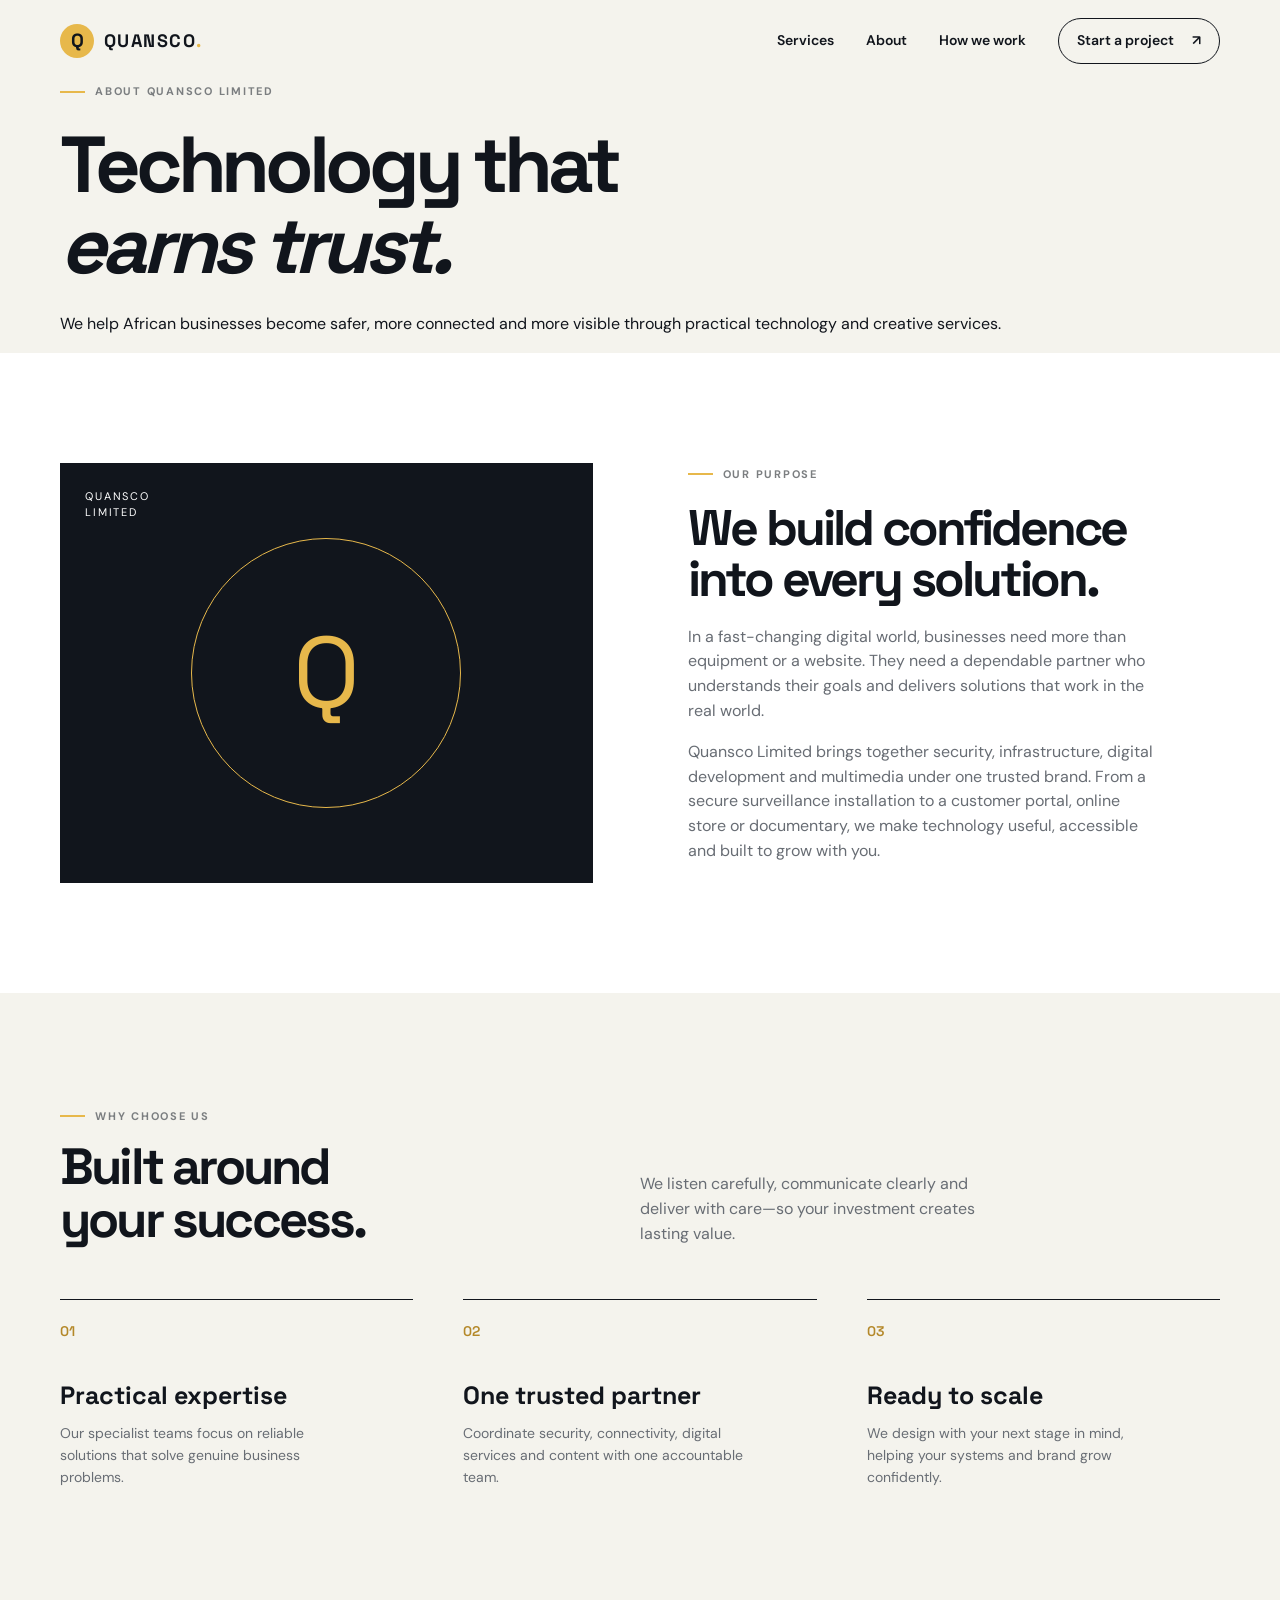
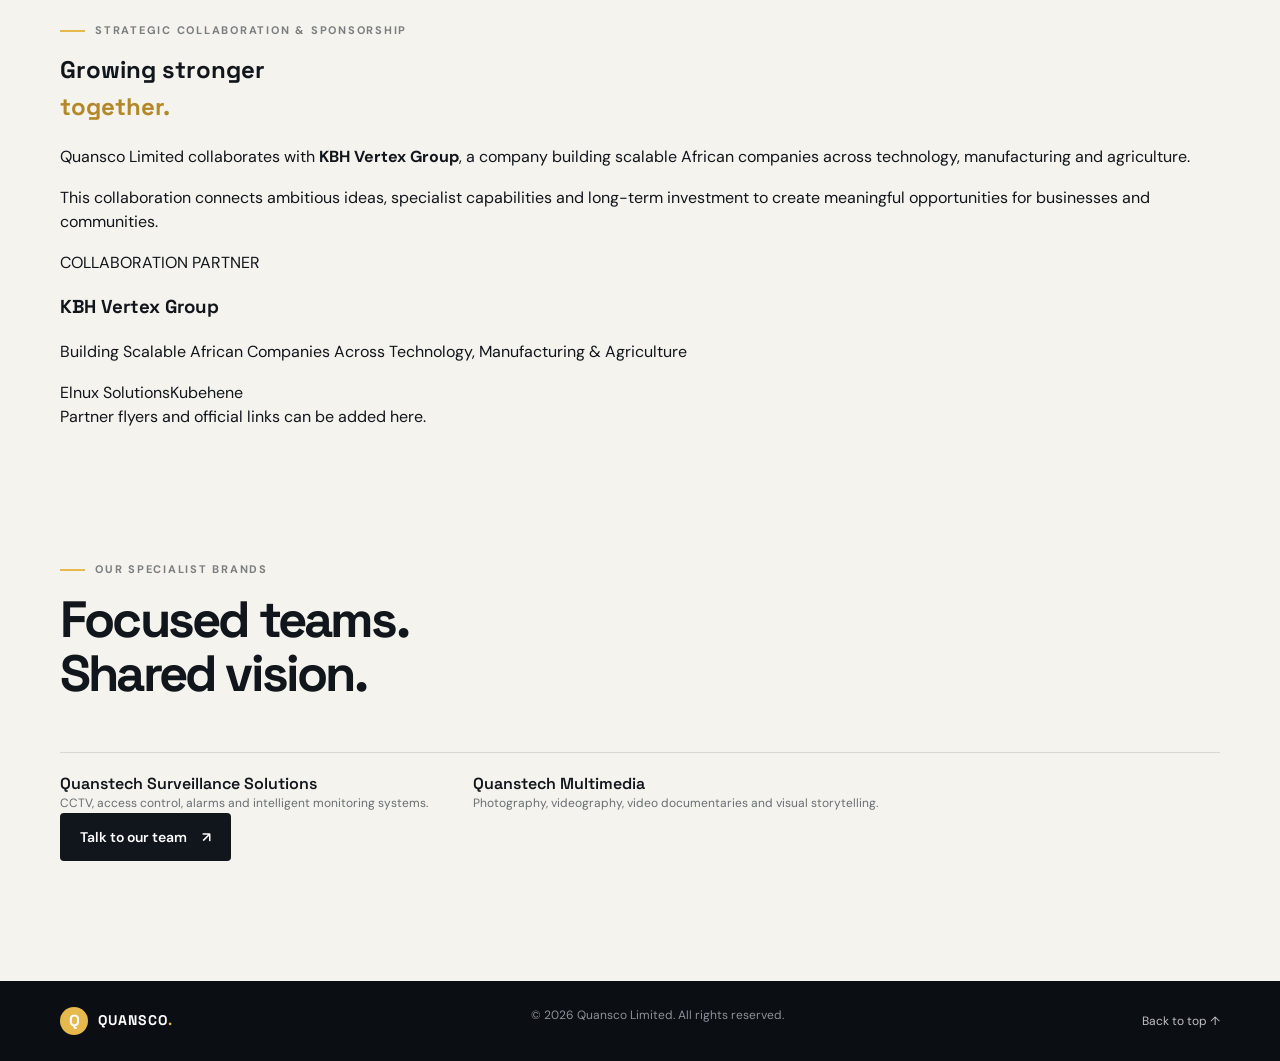
==== about.html @ b8598231 "Create About page with KBH Vertex Group collaboration information" ====
<!doctype html>
<html lang="en">
<head>
  <meta charset="UTF-8" />
  <meta name="viewport" content="width=device-width, initial-scale=1.0" />
  <meta name="description" content="About Quansco Limited and its collaboration with KBH Vertex Group." />
  <title>About Quansco Limited | Technology, Security & Creative Solutions</title>
  <link rel="preconnect" href="https://fonts.googleapis.com">
  <link rel="preconnect" href="https://fonts.gstatic.com" crossorigin>
  <link href="https://fonts.googleapis.com/css2?family=DM+Sans:wght@400;500;600;700&family=Space+Grotesk:wght@500;600;700&display=swap" rel="stylesheet">
  <link rel="stylesheet" href="css/style.css" />
</head>
<body>
  <header class="site-header" id="top">
    <div class="container nav-wrap">
      <a class="brand" href="index.html"><span class="brand-mark">Q</span><span>QUANSCO<span class="brand-dot">.</span></span></a>
      <button class="menu-toggle" aria-label="Toggle navigation" aria-expanded="false">☰</button>
      <nav class="nav-links">
        <a href="index.html#services">Services</a><a href="about.html">About</a><a href="index.html#process">How we work</a><a href="index.html#contact" class="nav-cta">Start a project <span>↗</span></a>
      </nav>
    </div>
  </header>
  <main>
    <section class="page-intro container"><p class="eyebrow"><span></span> About Quansco Limited</p><h1>Technology that<br><em>earns trust.</em></h1><p>We help African businesses become safer, more connected and more visible through practical technology and creative services.</p></section>
    <section class="about-section"><div class="container about-grid"><div class="about-visual"><div class="visual-label">QUANSCO<br>LIMITED</div><div class="visual-circle">Q</div></div><div class="about-copy"><p class="eyebrow"><span></span> Our purpose</p><h2>We build confidence<br>into every solution.</h2><p>In a fast-changing digital world, businesses need more than equipment or a website. They need a dependable partner who understands their goals and delivers solutions that work in the real world.</p><p>Quansco Limited brings together security, infrastructure, digital development and multimedia under one trusted brand. From a secure surveillance installation to a customer portal, online store or documentary, we make technology useful, accessible and built to grow with you.</p></div></div></section>
    <section class="section container"><div class="section-heading"><div><p class="eyebrow"><span></span> Why choose us</p><h2>Built around<br>your success.</h2></div><p>We listen carefully, communicate clearly and deliver with care—so your investment creates lasting value.</p></div><div class="process-grid"><div class="process-step"><strong>01</strong><h3>Practical expertise</h3><p>Our specialist teams focus on reliable solutions that solve genuine business problems.</p></div><div class="process-step"><strong>02</strong><h3>One trusted partner</h3><p>Coordinate security, connectivity, digital services and content with one accountable team.</p></div><div class="process-step"><strong>03</strong><h3>Ready to scale</h3><p>We design with your next stage in mind, helping your systems and brand grow confidently.</p></div></div></section>
    <section class="partner-section"><div class="container partner-grid"><div><p class="eyebrow"><span></span> Strategic collaboration & sponsorship</p><h2>Growing stronger<br><em>together.</em></h2><p>Quansco Limited collaborates with <strong>KBH Vertex Group</strong>, a company building scalable African companies across technology, manufacturing and agriculture.</p><p>This collaboration connects ambitious ideas, specialist capabilities and long-term investment to create meaningful opportunities for businesses and communities.</p></div><div class="partner-card"><p class="partner-label">COLLABORATION PARTNER</p><h3>KBH Vertex Group</h3><p>Building Scalable African Companies Across Technology, Manufacturing & Agriculture</p><div class="partner-ecosystem"><span>Elnux Solutions</span><span>Kubehene</span></div><p class="flyer-note">Partner flyers and official links can be added here.</p></div></div></section>
    <section class="section container divisions-section"><div class="section-heading"><div><p class="eyebrow"><span></span> Our specialist brands</p><h2>Focused teams.<br>Shared vision.</h2></div></div><div class="divisions divisions-large"><div><b>Quanstech Surveillance Solutions</b><span>CCTV, access control, alarms and intelligent monitoring systems.</span></div><div><b>Quanstech Multimedia</b><span>Photography, videography, video documentaries and visual storytelling.</span></div></div><a class="button button-dark" href="index.html#contact">Talk to our team <span>↗</span></a></section>
  </main>
  <footer><div class="container footer-wrap"><a class="brand brand-footer" href="index.html"><span class="brand-mark">Q</span><span>QUANSCO<span class="brand-dot">.</span></span></a><p>© <span id="year"></span> Quansco Limited. All rights reserved.</p><a href="#top" class="back-top">Back to top ↑</a></div></footer>
  <script src="js/script.js"></script>
</body>
</html>
---- css/style.css ----
:root{--ink:#11151c;--cream:#f4f3ed;--gold:#e7b84b;--muted:#686d74;--line:#d8d8d1;--white:#fff}*{box-sizing:border-box}html{scroll-behavior:smooth}body{margin:0;background:var(--cream);color:var(--ink);font-family:'DM Sans',sans-serif;line-height:1.55}h1,h2,h3,p{margin-top:0}h1,h2,h3,.brand{font-family:'Space Grotesk',sans-serif}.container{width:min(1160px,calc(100% - 48px));margin:auto}.site-header{background:var(--cream);position:sticky;top:0;z-index:10;border-bottom:1px solid transparent}.site-header.scrolled{border-color:var(--line);background:rgba(244,243,237,.94);backdrop-filter:blur(12px)}.nav-wrap{height:82px;display:flex;align-items:center;justify-content:space-between}.brand{display:flex;align-items:center;gap:10px;font-size:18px;font-weight:700;letter-spacing:.08em;color:var(--ink);text-decoration:none}.brand-mark{display:grid;place-items:center;background:var(--gold);border-radius:50%;width:34px;height:34px;font-size:19px;letter-spacing:0}.brand-dot{color:var(--gold)}.nav-links{display:flex;align-items:center;gap:32px}.nav-links a,.text-link{color:var(--ink);font-size:14px;text-decoration:none;font-weight:600}.nav-links a:hover,.text-link:hover{color:#a47c1d}.nav-cta{border:1px solid var(--ink);border-radius:30px;padding:11px 18px}.nav-cta span,.button span,.service-card a span,.contact-email span{margin-left:15px}.menu-toggle{display:none;border:0;background:transparent;font-size:24px}.hero{min-height:620px;display:grid;grid-template-columns:1fr .9fr;align-items:center;gap:50px;padding-top:54px;padding-bottom:70px}.eyebrow{color:#7b7e80;text-transform:uppercase;letter-spacing:.16em;font-size:11px;font-weight:700;display:flex;align-items:center;gap:10px}.eyebrow span{display:inline-block;width:25px;height:2px;background:var(--gold)}h1{font-size:clamp(47px,6.2vw,80px);line-height:1.02;letter-spacing:-.065em;margin:25px 0}.hero h1 em,h2 em{font-style:normal;color:#b48829}.hero-text{color:var(--muted);font-size:17px;max-width:465px}.hero-actions{display:flex;align-items:center;gap:26px;margin-top:33px}.button{display:inline-flex;align-items:center;justify-content:space-between;border:0;border-radius:4px;padding:15px 20px;font:600 14px 'DM Sans';text-decoration:none;cursor:pointer}.button-dark{background:var(--ink);color:var(--white)}.button-gold{background:var(--gold);color:var(--ink)}.hero-art{height:445px;background:var(--gold);position:relative;overflow:hidden;border-radius:3px}.orbit{position:absolute;border:1px solid rgba(17,21,28,.22);border-radius:50%;width:520px;height:520px;left:-46px;top:-38px;transform:rotate(-25deg)}.orbit-two{width:370px;height:570px;left:80px;top:-65px;transform:rotate(28deg)}.art-card{position:absolute;background:var(--ink);color:white;width:250px;height:275px;right:45px;bottom:47px;padding:27px;display:flex;flex-direction:column;justify-content:space-between;box-shadow:15px 15px 0 rgba(255,255,255,.15)}.art-card strong{font:600 29px/1.05 'Space Grotesk'}.art-card span{font-size:11px;text-transform:uppercase;letter-spacing:.15em;color:#c9cbd0}.camera-icon{font-size:55px;color:var(--gold);line-height:1}.floating-tag{position:absolute;background:var(--cream);padding:8px 13px;font-size:11px;letter-spacing:.1em;text-transform:uppercase}.tag-top{top:37px;left:35px}.tag-bottom{bottom:30px;left:35px}.stats-band{background:var(--ink);color:white}.stats{display:grid;grid-template-columns:repeat(3,1fr) 1.4fr;padding:28px 0;gap:20px;align-items:center}.stats div:not(.stats-note){display:flex;align-items:center;gap:13px;border-right:1px solid #3c4149}.stats strong{font:600 26px 'Space Grotesk';color:var(--gold)}.stats span,.stats-note{font-size:12px;color:#bbc0c6}.stats-note{justify-self:end;line-height:1.4}.section{padding-top:115px;padding-bottom:120px}.section-heading{display:grid;grid-template-columns:1fr 1fr;align-items:end;margin-bottom:52px}.section-heading h2{font-size:51px;line-height:1.05;letter-spacing:-.055em;margin:15px 0 0}.section-heading>p:last-child{color:var(--muted);max-width:360px;margin:0}.service-grid{display:grid;grid-template-columns:repeat(4,1fr);gap:15px}.service-card{min-height:355px;padding:25px;display:flex;flex-direction:column}.service-dark{background:var(--ink);color:white}.service-gold{background:var(--gold)}.service-light{background:white}.service-number{font-size:12px;letter-spacing:.1em;opacity:.65}.service-icon{font-size:44px;margin:37px 0 18px}.service-card h3{font-size:22px;line-height:1.05;letter-spacing:-.04em;margin-bottom:13px}.service-card p{font-size:13px;color:#73767a;line-height:1.5}.service-dark p{color:#bfc1c5}.service-card a{margin-top:auto;color:inherit;text-decoration:none;font-size:12px;font-weight:700}.about-section{background:white;padding:110px 0}.about-grid{display:grid;grid-template-columns:1fr 1fr;gap:95px;align-items:center}.about-visual{height:420px;background:var(--ink);position:relative;overflow:hidden;display:grid;place-items:center}.visual-circle{width:270px;height:270px;border:1px solid var(--gold);border-radius:50%;display:grid;place-items:center;color:var(--gold);font:100px 'Space Grotesk'}.visual-label{position:absolute;top:25px;left:25px;color:white;font-size:11px;letter-spacing:.17em;line-height:1.5}.about-copy h2{font-size:50px;line-height:1.02;letter-spacing:-.06em;margin:20px 0}.about-copy>p:not(.eyebrow){color:var(--muted);max-width:470px}.divisions{display:flex;gap:45px;border-top:1px solid var(--line);margin-top:30px;padding-top:20px}.divisions div{display:flex;flex-direction:column}.divisions b{font:600 16px 'Space Grotesk'}.divisions span{font-size:12px;color:var(--muted)}.process-section{padding-bottom:110px}.process-grid{display:grid;grid-template-columns:repeat(3,1fr);gap:50px}.process-step{border-top:1px solid var(--ink);padding-top:19px}.process-step strong{color:#b48829;font:600 14px 'Space Grotesk'}.process-step h3{font-size:25px;margin:32px 0 9px}.process-step p{color:var(--muted);font-size:14px;max-width:280px}.contact-section{background:var(--ink);color:white;padding:100px 0}.contact-grid{display:grid;grid-template-columns:1fr .8fr;gap:130px}.eyebrow-light{color:#9ca1aa}.contact-copy h2{font-size:62px;line-height:1;letter-spacing:-.06em;margin:20px 0}.contact-copy>p:not(.eyebrow){color:#aeb2b8}.contact-email{display:inline-block;color:var(--gold);font-size:18px;text-decoration:none;margin-top:28px}.contact-form{display:flex;flex-direction:column}.contact-form label{font-size:12px;color:#b8bdc5;margin:0 0 7px}.contact-form input,.contact-form textarea{font:14px 'DM Sans';color:white;background:transparent;border:0;border-bottom:1px solid #4a4f57;padding:10px 0;margin-bottom:22px;outline:0;resize:vertical}.contact-form input:focus,.contact-form textarea:focus{border-color:var(--gold)}.contact-form input::placeholder,.contact-form textarea::placeholder{color:#676d76}.contact-form .button{align-self:flex-start;margin-top:8px}.form-status{font-size:13px;color:var(--gold);margin:14px 0 0}footer{background:#0b0e12;color:#8c929a;padding:25px 0}.footer-wrap{display:flex;align-items:center;justify-content:space-between}.brand-footer{color:white;font-size:14px}.brand-footer .brand-mark{width:28px;height:28px;font-size:16px}.footer-wrap p,.back-top{font-size:12px}.back-top{color:#bfc1c5;text-decoration:none}.reveal{opacity:0;transform:translateY(18px);transition:opacity .7s ease,transform .7s ease}.reveal.visible{opacity:1;transform:none}@media(max-width:800px){.container{width:min(100% - 34px,600px)}.nav-links{display:none;position:absolute;top:81px;left:0;right:0;background:var(--cream);padding:20px;flex-direction:column;align-items:stretch;gap:18px;border-bottom:1px solid var(--line)}.nav-links.open{display:flex}.nav-cta{text-align:center}.menu-toggle{display:block}.hero{grid-template-columns:1fr;padding-top:60px}.hero-art{height:340px}.art-card{width:205px;height:220px;right:28px;bottom:30px}.art-card strong{font-size:24px}.stats{grid-template-columns:repeat(3,1fr)}.stats-note{display:none!important}.stats div:not(.stats-note){border:0}.stats span{font-size:10px}.section,.about-section{padding:75px 0}.section-heading,.about-grid,.contact-grid{grid-template-columns:1fr;gap:25px}.section-heading{margin-bottom:35px}.section-heading h2,.about-copy h2{font-size:42px}.service-grid{grid-template-columns:repeat(2,1fr)}.service-card{min-height:300px;padding:20px}.about-grid{gap:45px}.about-visual{height:300px}.process-grid{gap:28px}.contact-grid{gap:50px}.contact-copy h2{font-size:51px}.footer-wrap{gap:15px;flex-wrap:wrap}.footer-wrap p{order:3;width:100%;margin:0}}@media(max-width:450px){.service-grid{grid-template-columns:1fr}.hero-actions{align-items:flex-start;flex-direction:column;gap:18px}.stats strong{font-size:20px}.stats span{display:block;line-height:1.15}}
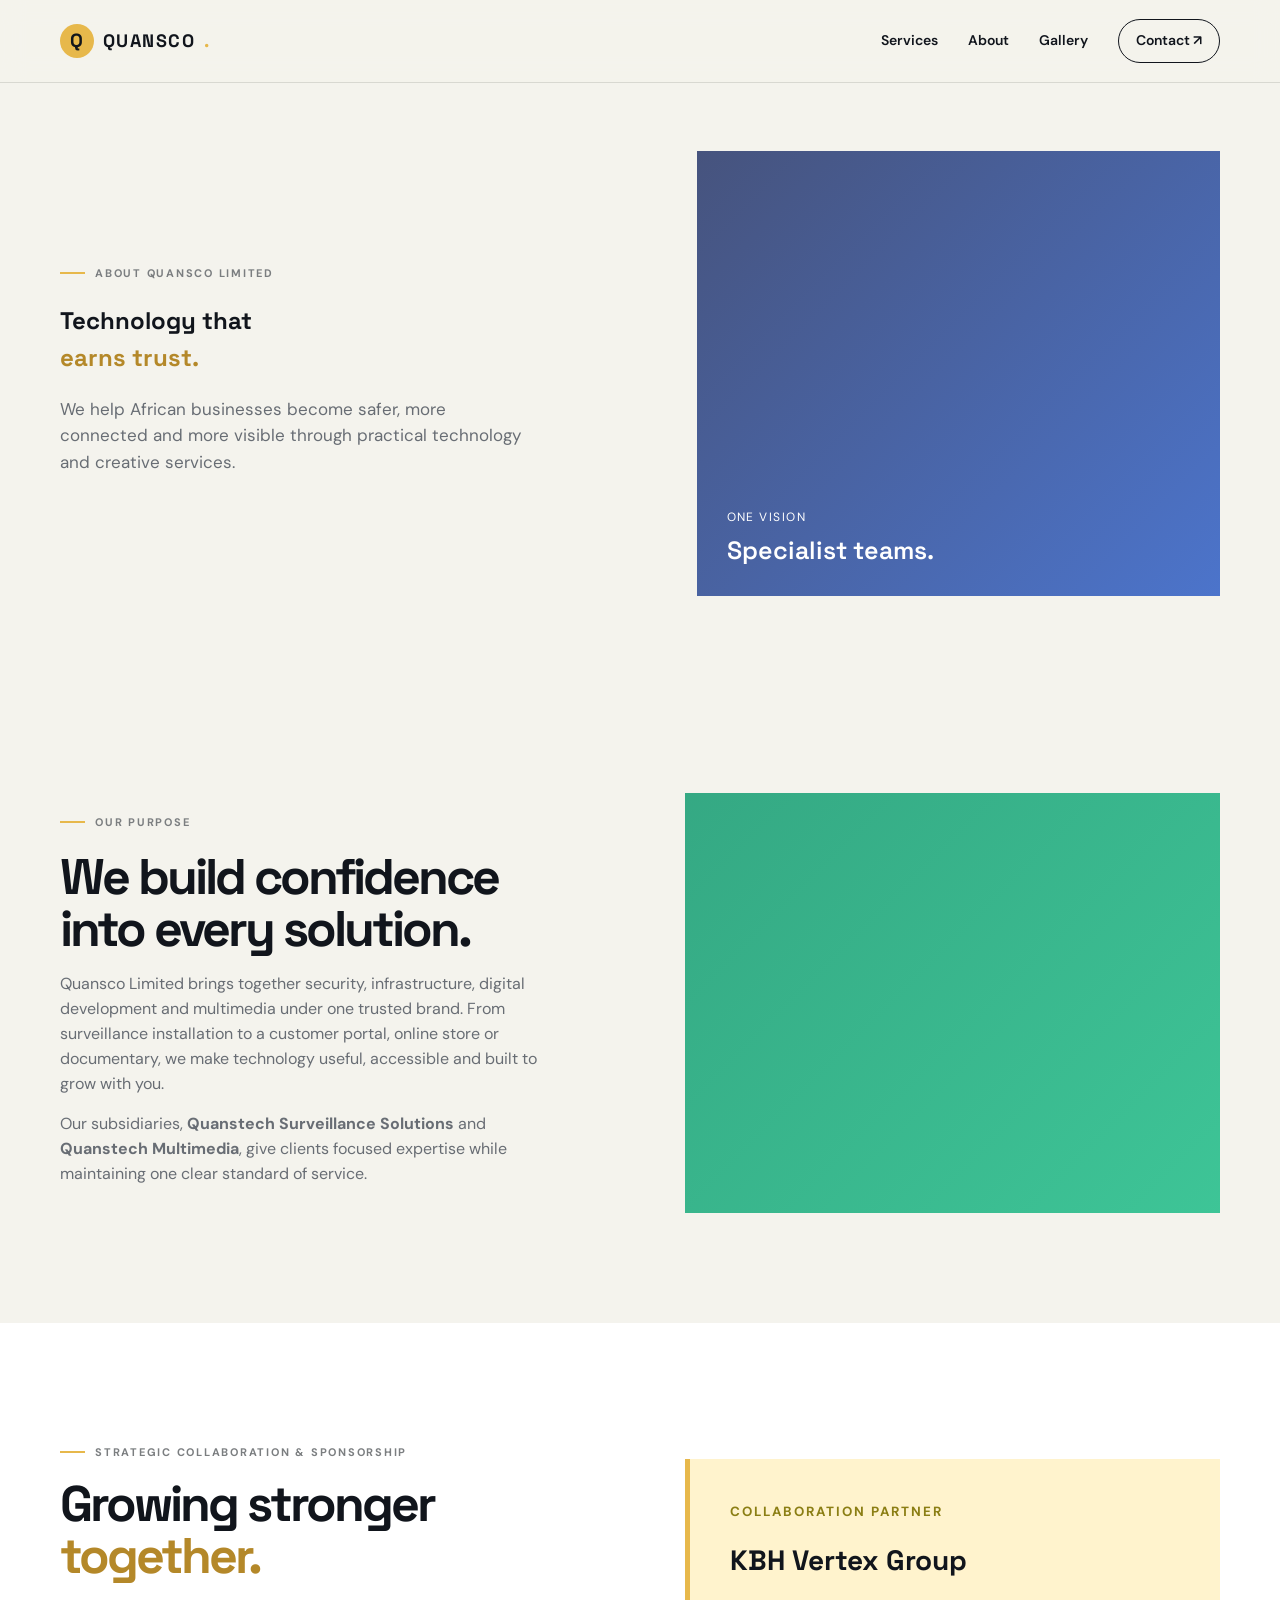
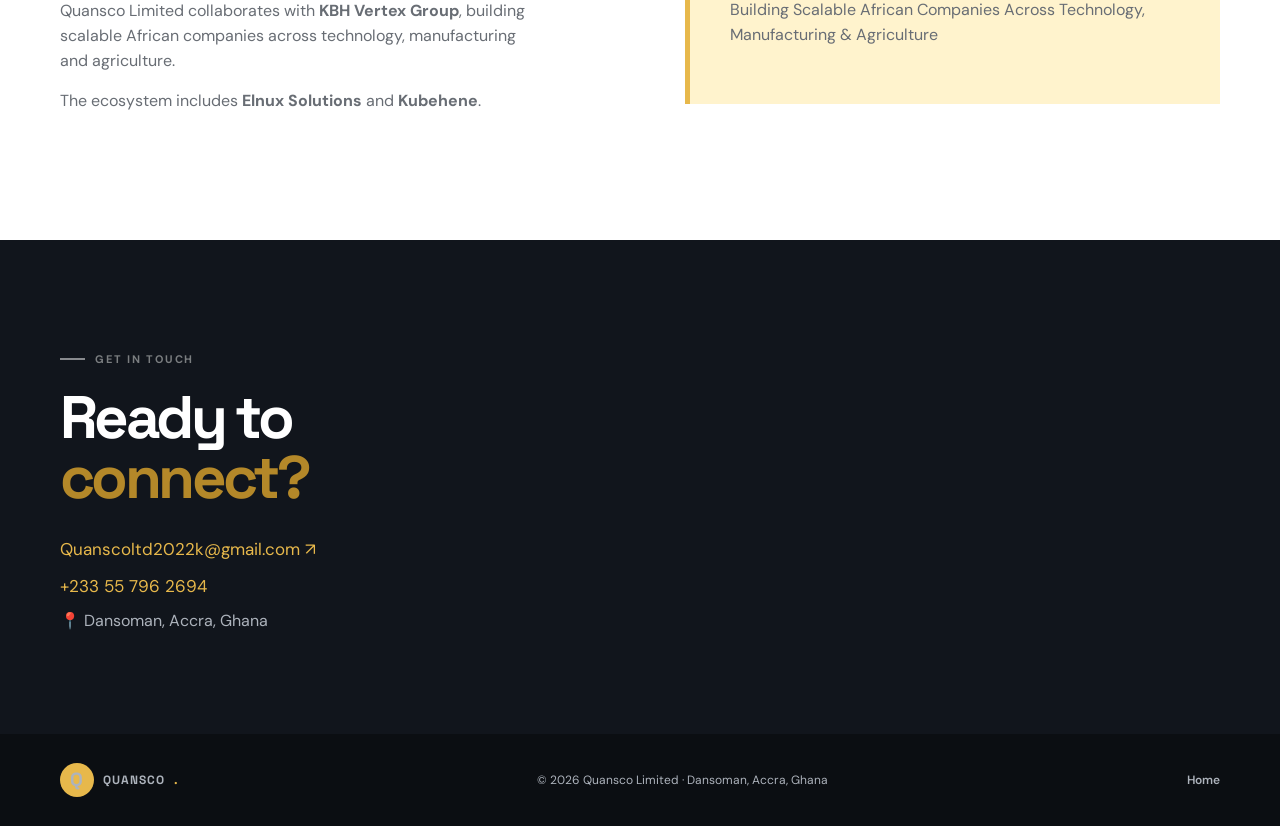
==== commit cfe751ec: "Update website with contact details, professional gallery, and KBH Vertex Group partnership" ====
--- a/about.html
+++ b/about.html
@@ -1,33 +1,2 @@
 <!doctype html>
-<html lang="en">
-<head>
-  <meta charset="UTF-8" />
-  <meta name="viewport" content="width=device-width, initial-scale=1.0" />
-  <meta name="description" content="About Quansco Limited and its collaboration with KBH Vertex Group." />
-  <title>About Quansco Limited | Technology, Security & Creative Solutions</title>
-  <link rel="preconnect" href="https://fonts.googleapis.com">
-  <link rel="preconnect" href="https://fonts.gstatic.com" crossorigin>
-  <link href="https://fonts.googleapis.com/css2?family=DM+Sans:wght@400;500;600;700&family=Space+Grotesk:wght@500;600;700&display=swap" rel="stylesheet">
-  <link rel="stylesheet" href="css/style.css" />
-</head>
-<body>
-  <header class="site-header" id="top">
-    <div class="container nav-wrap">
-      <a class="brand" href="index.html"><span class="brand-mark">Q</span><span>QUANSCO<span class="brand-dot">.</span></span></a>
-      <button class="menu-toggle" aria-label="Toggle navigation" aria-expanded="false">☰</button>
-      <nav class="nav-links">
-        <a href="index.html#services">Services</a><a href="about.html">About</a><a href="index.html#process">How we work</a><a href="index.html#contact" class="nav-cta">Start a project <span>↗</span></a>
-      </nav>
-    </div>
-  </header>
-  <main>
-    <section class="page-intro container"><p class="eyebrow"><span></span> About Quansco Limited</p><h1>Technology that<br><em>earns trust.</em></h1><p>We help African businesses become safer, more connected and more visible through practical technology and creative services.</p></section>
-    <section class="about-section"><div class="container about-grid"><div class="about-visual"><div class="visual-label">QUANSCO<br>LIMITED</div><div class="visual-circle">Q</div></div><div class="about-copy"><p class="eyebrow"><span></span> Our purpose</p><h2>We build confidence<br>into every solution.</h2><p>In a fast-changing digital world, businesses need more than equipment or a website. They need a dependable partner who understands their goals and delivers solutions that work in the real world.</p><p>Quansco Limited brings together security, infrastructure, digital development and multimedia under one trusted brand. From a secure surveillance installation to a customer portal, online store or documentary, we make technology useful, accessible and built to grow with you.</p></div></div></section>
-    <section class="section container"><div class="section-heading"><div><p class="eyebrow"><span></span> Why choose us</p><h2>Built around<br>your success.</h2></div><p>We listen carefully, communicate clearly and deliver with care—so your investment creates lasting value.</p></div><div class="process-grid"><div class="process-step"><strong>01</strong><h3>Practical expertise</h3><p>Our specialist teams focus on reliable solutions that solve genuine business problems.</p></div><div class="process-step"><strong>02</strong><h3>One trusted partner</h3><p>Coordinate security, connectivity, digital services and content with one accountable team.</p></div><div class="process-step"><strong>03</strong><h3>Ready to scale</h3><p>We design with your next stage in mind, helping your systems and brand grow confidently.</p></div></div></section>
-    <section class="partner-section"><div class="container partner-grid"><div><p class="eyebrow"><span></span> Strategic collaboration & sponsorship</p><h2>Growing stronger<br><em>together.</em></h2><p>Quansco Limited collaborates with <strong>KBH Vertex Group</strong>, a company building scalable African companies across technology, manufacturing and agriculture.</p><p>This collaboration connects ambitious ideas, specialist capabilities and long-term investment to create meaningful opportunities for businesses and communities.</p></div><div class="partner-card"><p class="partner-label">COLLABORATION PARTNER</p><h3>KBH Vertex Group</h3><p>Building Scalable African Companies Across Technology, Manufacturing & Agriculture</p><div class="partner-ecosystem"><span>Elnux Solutions</span><span>Kubehene</span></div><p class="flyer-note">Partner flyers and official links can be added here.</p></div></div></section>
-    <section class="section container divisions-section"><div class="section-heading"><div><p class="eyebrow"><span></span> Our specialist brands</p><h2>Focused teams.<br>Shared vision.</h2></div></div><div class="divisions divisions-large"><div><b>Quanstech Surveillance Solutions</b><span>CCTV, access control, alarms and intelligent monitoring systems.</span></div><div><b>Quanstech Multimedia</b><span>Photography, videography, video documentaries and visual storytelling.</span></div></div><a class="button button-dark" href="index.html#contact">Talk to our team <span>↗</span></a></section>
-  </main>
-  <footer><div class="container footer-wrap"><a class="brand brand-footer" href="index.html"><span class="brand-mark">Q</span><span>QUANSCO<span class="brand-dot">.</span></span></a><p>© <span id="year"></span> Quansco Limited. All rights reserved.</p><a href="#top" class="back-top">Back to top ↑</a></div></footer>
-  <script src="js/script.js"></script>
-</body>
-</html>
+<html lang="en"><head><meta charset="UTF-8"><meta name="viewport" content="width=device-width,initial-scale=1"><title>About Quansco Limited | Technology, Security & Creative Solutions</title><link rel="preconnect" href="https://fonts.googleapis.com"><link rel="preconnect" href="https://fonts.gstatic.com" crossorigin><link href="https://fonts.googleapis.com/css2?family=DM+Sans:wght@400;500;600;700&family=Space+Grotesk:wght@500;600;700&display=swap" rel="stylesheet"><link rel="stylesheet" href="css/style.css"></head><body><header class="site-header"><div class="container nav-wrap"><a class="brand" href="index.html"><span class="brand-mark">Q</span>QUANSCO<span class="brand-dot">.</span></a><button class="menu-toggle" aria-label="Menu">☰</button><nav class="nav-links"><a href="index.html#services">Services</a><a href="about.html">About</a><a href="index.html#gallery">Gallery</a><a class="nav-cta" href="index.html#contact">Contact ↗</a></nav></div></header><main><section class="hero container"><div class="reveal"><p class="eyebrow">About Quansco Limited</p><h1>Technology that<br><em>earns trust.</em></h1><p class="hero-text">We help African businesses become safer, more connected and more visible through practical technology and creative services.</p></div><div class="hero-photo reveal"><div class="photo-bg"></div><div class="photo-caption">One vision<br><strong>Specialist teams.</strong></div></div></section><section class="about-section"><div class="container about-grid"><div class="reveal"><p class="eyebrow">Our purpose</p><h2>We build confidence<br>into every solution.</h2><p>Quansco Limited brings together security, infrastructure, digital development and multimedia under one trusted brand. From surveillance installation to a customer portal, online store or documentary, we make technology useful, accessible and built to grow with you.</p><p>Our subsidiaries, <strong>Quanstech Surveillance Solutions</strong> and <strong>Quanstech Multimedia</strong>, give clients focused expertise while maintaining one clear standard of service.</p></div><div class="about-photo reveal"><div class="photo-large"></div></div></div></section><section class="partner-section"><div class="container partner-grid"><div class="reveal"><p class="eyebrow">Strategic collaboration & sponsorship</p><h2>Growing stronger<br><em>together.</em></h2><p>Quansco Limited collaborates with <strong>KBH Vertex Group</strong>, building scalable African companies across technology, manufacturing and agriculture.</p><p>The ecosystem includes <strong>Elnux Solutions</strong> and <strong>Kubehene</strong>.</p></div><div class="partner-card reveal"><small>COLLABORATION PARTNER</small><h3>KBH Vertex Group</h3><p>Building Scalable African Companies Across Technology, Manufacturing & Agriculture</p></div></div></section><section class="contact-section"><div class="container contact-grid"><div class="reveal"><p class="eyebrow light">Get in touch</p><h2>Ready to<br><em>connect?</em></h2><div class="contact-details"><a href="mailto:Quanscoltd2022k@gmail.com">Quanscoltd2022k@gmail.com ↗</a><a href="tel:+233557962694">+233 55 796 2694</a><span>📍 Dansoman, Accra, Ghana</span></div></div></div></section></main><footer><div class="container footer-wrap"><a class="brand brand-footer" href="index.html"><span class="brand-mark">Q</span>QUANSCO<span class="brand-dot">.</span></a><p>© <span id="year"></span> Quansco Limited · Dansoman, Accra, Ghana</p><a href="index.html">Home</a></div></footer><script src="js/script.js"></script></body></html>
--- a/css/style.css
+++ b/css/style.css
@@ -1 +1 @@
-:root{--ink:#11151c;--cream:#f4f3ed;--gold:#e7b84b;--muted:#686d74;--line:#d8d8d1;--white:#fff}*{box-sizing:border-box}html{scroll-behavior:smooth}body{margin:0;background:var(--cream);color:var(--ink);font-family:'DM Sans',sans-serif;line-height:1.55}h1,h2,h3,p{margin-top:0}h1,h2,h3,.brand{font-family:'Space Grotesk',sans-serif}.container{width:min(1160px,calc(100% - 48px));margin:auto}.site-header{background:var(--cream);position:sticky;top:0;z-index:10;border-bottom:1px solid transparent}.site-header.scrolled{border-color:var(--line);background:rgba(244,243,237,.94);backdrop-filter:blur(12px)}.nav-wrap{height:82px;display:flex;align-items:center;justify-content:space-between}.brand{display:flex;align-items:center;gap:10px;font-size:18px;font-weight:700;letter-spacing:.08em;color:var(--ink);text-decoration:none}.brand-mark{display:grid;place-items:center;background:var(--gold);border-radius:50%;width:34px;height:34px;font-size:19px;letter-spacing:0}.brand-dot{color:var(--gold)}.nav-links{display:flex;align-items:center;gap:32px}.nav-links a,.text-link{color:var(--ink);font-size:14px;text-decoration:none;font-weight:600}.nav-links a:hover,.text-link:hover{color:#a47c1d}.nav-cta{border:1px solid var(--ink);border-radius:30px;padding:11px 18px}.nav-cta span,.button span,.service-card a span,.contact-email span{margin-left:15px}.menu-toggle{display:none;border:0;background:transparent;font-size:24px}.hero{min-height:620px;display:grid;grid-template-columns:1fr .9fr;align-items:center;gap:50px;padding-top:54px;padding-bottom:70px}.eyebrow{color:#7b7e80;text-transform:uppercase;letter-spacing:.16em;font-size:11px;font-weight:700;display:flex;align-items:center;gap:10px}.eyebrow span{display:inline-block;width:25px;height:2px;background:var(--gold)}h1{font-size:clamp(47px,6.2vw,80px);line-height:1.02;letter-spacing:-.065em;margin:25px 0}.hero h1 em,h2 em{font-style:normal;color:#b48829}.hero-text{color:var(--muted);font-size:17px;max-width:465px}.hero-actions{display:flex;align-items:center;gap:26px;margin-top:33px}.button{display:inline-flex;align-items:center;justify-content:space-between;border:0;border-radius:4px;padding:15px 20px;font:600 14px 'DM Sans';text-decoration:none;cursor:pointer}.button-dark{background:var(--ink);color:var(--white)}.button-gold{background:var(--gold);color:var(--ink)}.hero-art{height:445px;background:var(--gold);position:relative;overflow:hidden;border-radius:3px}.orbit{position:absolute;border:1px solid rgba(17,21,28,.22);border-radius:50%;width:520px;height:520px;left:-46px;top:-38px;transform:rotate(-25deg)}.orbit-two{width:370px;height:570px;left:80px;top:-65px;transform:rotate(28deg)}.art-card{position:absolute;background:var(--ink);color:white;width:250px;height:275px;right:45px;bottom:47px;padding:27px;display:flex;flex-direction:column;justify-content:space-between;box-shadow:15px 15px 0 rgba(255,255,255,.15)}.art-card strong{font:600 29px/1.05 'Space Grotesk'}.art-card span{font-size:11px;text-transform:uppercase;letter-spacing:.15em;color:#c9cbd0}.camera-icon{font-size:55px;color:var(--gold);line-height:1}.floating-tag{position:absolute;background:var(--cream);padding:8px 13px;font-size:11px;letter-spacing:.1em;text-transform:uppercase}.tag-top{top:37px;left:35px}.tag-bottom{bottom:30px;left:35px}.stats-band{background:var(--ink);color:white}.stats{display:grid;grid-template-columns:repeat(3,1fr) 1.4fr;padding:28px 0;gap:20px;align-items:center}.stats div:not(.stats-note){display:flex;align-items:center;gap:13px;border-right:1px solid #3c4149}.stats strong{font:600 26px 'Space Grotesk';color:var(--gold)}.stats span,.stats-note{font-size:12px;color:#bbc0c6}.stats-note{justify-self:end;line-height:1.4}.section{padding-top:115px;padding-bottom:120px}.section-heading{display:grid;grid-template-columns:1fr 1fr;align-items:end;margin-bottom:52px}.section-heading h2{font-size:51px;line-height:1.05;letter-spacing:-.055em;margin:15px 0 0}.section-heading>p:last-child{color:var(--muted);max-width:360px;margin:0}.service-grid{display:grid;grid-template-columns:repeat(4,1fr);gap:15px}.service-card{min-height:355px;padding:25px;display:flex;flex-direction:column}.service-dark{background:var(--ink);color:white}.service-gold{background:var(--gold)}.service-light{background:white}.service-number{font-size:12px;letter-spacing:.1em;opacity:.65}.service-icon{font-size:44px;margin:37px 0 18px}.service-card h3{font-size:22px;line-height:1.05;letter-spacing:-.04em;margin-bottom:13px}.service-card p{font-size:13px;color:#73767a;line-height:1.5}.service-dark p{color:#bfc1c5}.service-card a{margin-top:auto;color:inherit;text-decoration:none;font-size:12px;font-weight:700}.about-section{background:white;padding:110px 0}.about-grid{display:grid;grid-template-columns:1fr 1fr;gap:95px;align-items:center}.about-visual{height:420px;background:var(--ink);position:relative;overflow:hidden;display:grid;place-items:center}.visual-circle{width:270px;height:270px;border:1px solid var(--gold);border-radius:50%;display:grid;place-items:center;color:var(--gold);font:100px 'Space Grotesk'}.visual-label{position:absolute;top:25px;left:25px;color:white;font-size:11px;letter-spacing:.17em;line-height:1.5}.about-copy h2{font-size:50px;line-height:1.02;letter-spacing:-.06em;margin:20px 0}.about-copy>p:not(.eyebrow){color:var(--muted);max-width:470px}.divisions{display:flex;gap:45px;border-top:1px solid var(--line);margin-top:30px;padding-top:20px}.divisions div{display:flex;flex-direction:column}.divisions b{font:600 16px 'Space Grotesk'}.divisions span{font-size:12px;color:var(--muted)}.process-section{padding-bottom:110px}.process-grid{display:grid;grid-template-columns:repeat(3,1fr);gap:50px}.process-step{border-top:1px solid var(--ink);padding-top:19px}.process-step strong{color:#b48829;font:600 14px 'Space Grotesk'}.process-step h3{font-size:25px;margin:32px 0 9px}.process-step p{color:var(--muted);font-size:14px;max-width:280px}.contact-section{background:var(--ink);color:white;padding:100px 0}.contact-grid{display:grid;grid-template-columns:1fr .8fr;gap:130px}.eyebrow-light{color:#9ca1aa}.contact-copy h2{font-size:62px;line-height:1;letter-spacing:-.06em;margin:20px 0}.contact-copy>p:not(.eyebrow){color:#aeb2b8}.contact-email{display:inline-block;color:var(--gold);font-size:18px;text-decoration:none;margin-top:28px}.contact-form{display:flex;flex-direction:column}.contact-form label{font-size:12px;color:#b8bdc5;margin:0 0 7px}.contact-form input,.contact-form textarea{font:14px 'DM Sans';color:white;background:transparent;border:0;border-bottom:1px solid #4a4f57;padding:10px 0;margin-bottom:22px;outline:0;resize:vertical}.contact-form input:focus,.contact-form textarea:focus{border-color:var(--gold)}.contact-form input::placeholder,.contact-form textarea::placeholder{color:#676d76}.contact-form .button{align-self:flex-start;margin-top:8px}.form-status{font-size:13px;color:var(--gold);margin:14px 0 0}footer{background:#0b0e12;color:#8c929a;padding:25px 0}.footer-wrap{display:flex;align-items:center;justify-content:space-between}.brand-footer{color:white;font-size:14px}.brand-footer .brand-mark{width:28px;height:28px;font-size:16px}.footer-wrap p,.back-top{font-size:12px}.back-top{color:#bfc1c5;text-decoration:none}.reveal{opacity:0;transform:translateY(18px);transition:opacity .7s ease,transform .7s ease}.reveal.visible{opacity:1;transform:none}@media(max-width:800px){.container{width:min(100% - 34px,600px)}.nav-links{display:none;position:absolute;top:81px;left:0;right:0;background:var(--cream);padding:20px;flex-direction:column;align-items:stretch;gap:18px;border-bottom:1px solid var(--line)}.nav-links.open{display:flex}.nav-cta{text-align:center}.menu-toggle{display:block}.hero{grid-template-columns:1fr;padding-top:60px}.hero-art{height:340px}.art-card{width:205px;height:220px;right:28px;bottom:30px}.art-card strong{font-size:24px}.stats{grid-template-columns:repeat(3,1fr)}.stats-note{display:none!important}.stats div:not(.stats-note){border:0}.stats span{font-size:10px}.section,.about-section{padding:75px 0}.section-heading,.about-grid,.contact-grid{grid-template-columns:1fr;gap:25px}.section-heading{margin-bottom:35px}.section-heading h2,.about-copy h2{font-size:42px}.service-grid{grid-template-columns:repeat(2,1fr)}.service-card{min-height:300px;padding:20px}.about-grid{gap:45px}.about-visual{height:300px}.process-grid{gap:28px}.contact-grid{gap:50px}.contact-copy h2{font-size:51px}.footer-wrap{gap:15px;flex-wrap:wrap}.footer-wrap p{order:3;width:100%;margin:0}}@media(max-width:450px){.service-grid{grid-template-columns:1fr}.hero-actions{align-items:flex-start;flex-direction:column;gap:18px}.stats strong{font-size:20px}.stats span{display:block;line-height:1.15}}
+:root{--ink:#11151c;--cream:#f4f3ed;--gold:#e7b84b;--muted:#686d74;--line:#d8d8d1;--white:#fff}*{box-sizing:border-box}html{scroll-behavior:smooth}body{margin:0;background:var(--cream);color:var(--ink);font-family:'DM Sans',sans-serif;line-height:1.55}h1,h2,h3,.brand{font-family:'Space Grotesk',sans-serif}.container{width:min(1160px,calc(100% - 48px));margin:auto}.site-header{position:sticky;top:0;z-index:5;background:rgba(244,243,237,.95);backdrop-filter:blur(12px);border-bottom:1px solid var(--line)}.nav-wrap{height:82px;display:flex;align-items:center;justify-content:space-between}.brand{display:flex;align-items:center;gap:9px;font-size:18px;font-weight:700;letter-spacing:.08em;color:var(--ink);text-decoration:none}.brand-mark{display:grid;place-items:center;background:var(--gold);border-radius:50%;width:34px;height:34px;font-size:19px}.brand-dot{color:var(--gold)}.nav-links{display:flex;align-items:center;gap:30px}.nav-links a,.text-link,footer a{color:var(--ink);text-decoration:none;font-size:14px;font-weight:600}.nav-cta{border:1px solid var(--ink);border-radius:30px;padding:10px 17px}.menu-toggle{display:none;border:0;background:transparent;font-size:24px;cursor:pointer}.hero{min-height:600px;display:grid;grid-template-columns:1fr .9fr;align-items:center;gap:55px;padding:55px 0 75px}.eyebrow{color:#7b7e80;text-transform:uppercase;letter-spacing:.16em;font-size:11px;font-weight:700}.eyebrow:before{content:'';display:inline-block;width:25px;height:2px;background:var(--gold);margin:0 10px 3px 0}.eyebrow.light:before{background:rgba(255,255,255,.5)}.hero-copy h1{font-size:clamp(48px,6.5vw,80px);line-height:1.02;letter-spacing:-.065em;margin:23px 0}.hero h1 em,h2 em{font-style:normal;color:#b48829}.hero-text{color:var(--muted);font-size:17px;max-width:470px}.hero-actions{display:flex;align-items:center;gap:25px;margin-top:30px}.button{display:inline-block;border:0;border-radius:4px;padding:14px 20px;font:600 14px 'DM Sans';text-decoration:none;cursor:pointer}.button-dark{background:var(--ink);color:white}.button-gold{background:var(--gold);color:var(--ink)}.hero-photo{height:445px;position:relative;overflow:hidden;background:var(--gold)}.photo-bg{position:absolute;inset:0;background:linear-gradient(135deg, #1e3a8a 0%, #2563eb 100%);opacity:.8}.photo-large{position:absolute;inset:0;background:linear-gradient(135deg, #059669 0%, #10b981 100%);opacity:.8}.photo-caption{position:absolute;z-index:1;bottom:30px;left:30px;color:white;font-size:12px;text-transform:uppercase;letter-spacing:.12em}.photo-caption strong{display:block;text-transform:none;letter-spacing:0;font:600 25px 'Space Grotesk';margin-top:7px}.stats-band,.contact-section{background:var(--ink);color:white}.stats{display:flex;gap:65px;padding:27px 0;flex-wrap:wrap}.stats div{display:flex;align-items:center;gap:12px}.stats strong{font:600 26px 'Space Grotesk';color:var(--gold)}.stats span{font-size:12px;color:#bbc0c6}.section{padding:110px 0}.section-heading{display:grid;grid-template-columns:1fr 1fr;align-items:end;margin-bottom:50px;gap:30px}.section-heading h2,.about-grid h2,.partner-grid h2{font-size:50px;line-height:1.04;letter-spacing:-.06em;margin:17px 0}.section-heading>p:last-child{color:var(--muted);max-width:370px}.service-grid{display:grid;grid-template-columns:repeat(4,1fr);gap:15px}.service-card{min-height:340px;padding:25px;display:flex;flex-direction:column}.service-card>span{font-size:12px;opacity:.7}.service-card h3{font-size:23px;line-height:1.05;letter-spacing:-.04em;margin:65px 0 13px}.service-card p{font-size:13px;color:var(--muted)}.service-card a{margin-top:auto;color:inherit;text-decoration:none;font-size:12px;font-weight:700}.service-card.dark{background:var(--ink);color:white}.service-card.dark p{color:#c1c5cb}.service-card.gold{background:var(--gold)}.service-card.light{background:white}.gallery-section{background:white;padding:110px 0}.gallery-grid{display:grid;grid-template-columns:repeat(3,1fr);gap:18px}.gallery-item{position:relative;height:255px;overflow:hidden;background:#222}.gallery-bg{position:absolute;inset:0}.cctv-bg{background:linear-gradient(135deg,#1e3a8a 0%,#2563eb 100%)}.access-bg{background:linear-gradient(135deg,#059669 0%,#10b981 100%)}.network-bg{background:linear-gradient(135deg,#d97706 0%,#f59e0b 100%)}.multimedia-bg{background:linear-gradient(135deg,#7c3aed 0%,#a855f7 100%)}.web-bg{background:linear-gradient(135deg,#1f2937 0%,#374151 100%)}.video-bg{background:linear-gradient(135deg,#dc2626 0%,#ef4444 100%)}.gallery-item figcaption{position:absolute;bottom:18px;left:18px;color:white;z-index:1;font-weight:700;font-size:15px}.about-section,.partner-section{padding:110px 0;background:var(--cream)}.about-grid,.partner-grid{display:grid;grid-template-columns:1fr 1fr;gap:90px;align-items:center}.about-photo{height:420px;position:relative;overflow:hidden}.about-grid h2{margin-top:20px}.about-grid p:not(.eyebrow),.partner-grid p:not(.eyebrow){color:var(--muted);max-width:480px}.divisions{display:flex;gap:40px;border-top:1px solid var(--line);padding-top:20px;margin:30px 0}.divisions div{display:flex;flex-direction:column}.divisions b{font:600 16px 'Space Grotesk'}.divisions span{font-size:12px;color:var(--muted)}.partner-section{background:white}.partner-card{background:#fff3cd;border-left:5px solid var(--gold);padding:40px}.partner-card small{color:#8b7e14;letter-spacing:.15em;font-weight:700}.partner-card h3{font-size:28px;margin:15px 0 8px}.contact-section{padding:100px 0}.contact-grid{display:grid;grid-template-columns:1fr .8fr;gap:120px}.contact-section h2{font-size:60px;line-height:1;letter-spacing:-.06em;margin:20px 0}.contact-section p:not(.eyebrow){color:#adb3bc}.contact-details{display:flex;flex-direction:column;gap:10px;margin-top:28px}.contact-details a{color:var(--gold);text-decoration:none;font-size:17px}.contact-details span{color:#adb3bc}form{display:flex;flex-direction:column;gap:5px}label{font-size:12px;color:#adb3bc;margin:8px 0 0}input,textarea{background:transparent;border:0;border-bottom:1px solid #4a4f57;color:white;padding:10px 0;margin-bottom:12px;font:14px 'DM Sans';outline:none}input::placeholder,textarea::placeholder{color:#676d76}input:focus,textarea:focus{border-color:var(--gold)}form .button{align-self:flex-start;margin-top:14px}.form-status{color:var(--gold)!important;font-size:13px}footer{background:#0b0e12;padding:25px 0;color:#8c929a}.footer-wrap{display:flex;align-items:center;justify-content:space-between;gap:15px}.brand-footer{color:white}.footer-wrap p,.footer-wrap a{font-size:12px;color:#adb3bc}.reveal{opacity:0;transform:translateY(15px);transition:.7s}.reveal.visible{opacity:1;transform:none}@media(max-width:800px){.container{width:calc(100% - 34px)}.menu-toggle{display:block}.nav-links{display:none;position:absolute;top:82px;left:0;right:0;background:var(--cream);padding:20px;flex-direction:column}.nav-links.open{display:flex}.hero,.about-grid,.partner-grid,.contact-grid,.section-heading{grid-template-columns:1fr;gap:30px}.hero-photo{height:350px}.service-grid{grid-template-columns:repeat(2,1fr)}.gallery-grid{grid-template-columns:repeat(2,1fr)}.section,.gallery-section,.about-section,.partner-section{padding:75px 0}.section-heading h2,.about-grid h2,.partner-grid h2{font-size:42px}.contact-grid{gap:45px}.contact-section h2{font-size:50px}.footer-wrap{flex-wrap:wrap}.footer-wrap p{order:3;width:100%}}@media(max-width:480px){.service-grid,.gallery-grid{grid-template-columns:1fr}.hero-actions{flex-direction:column;align-items:flex-start}.stats{gap:18px}.stats span{font-size:10px}.stats strong{font-size:20px}}
